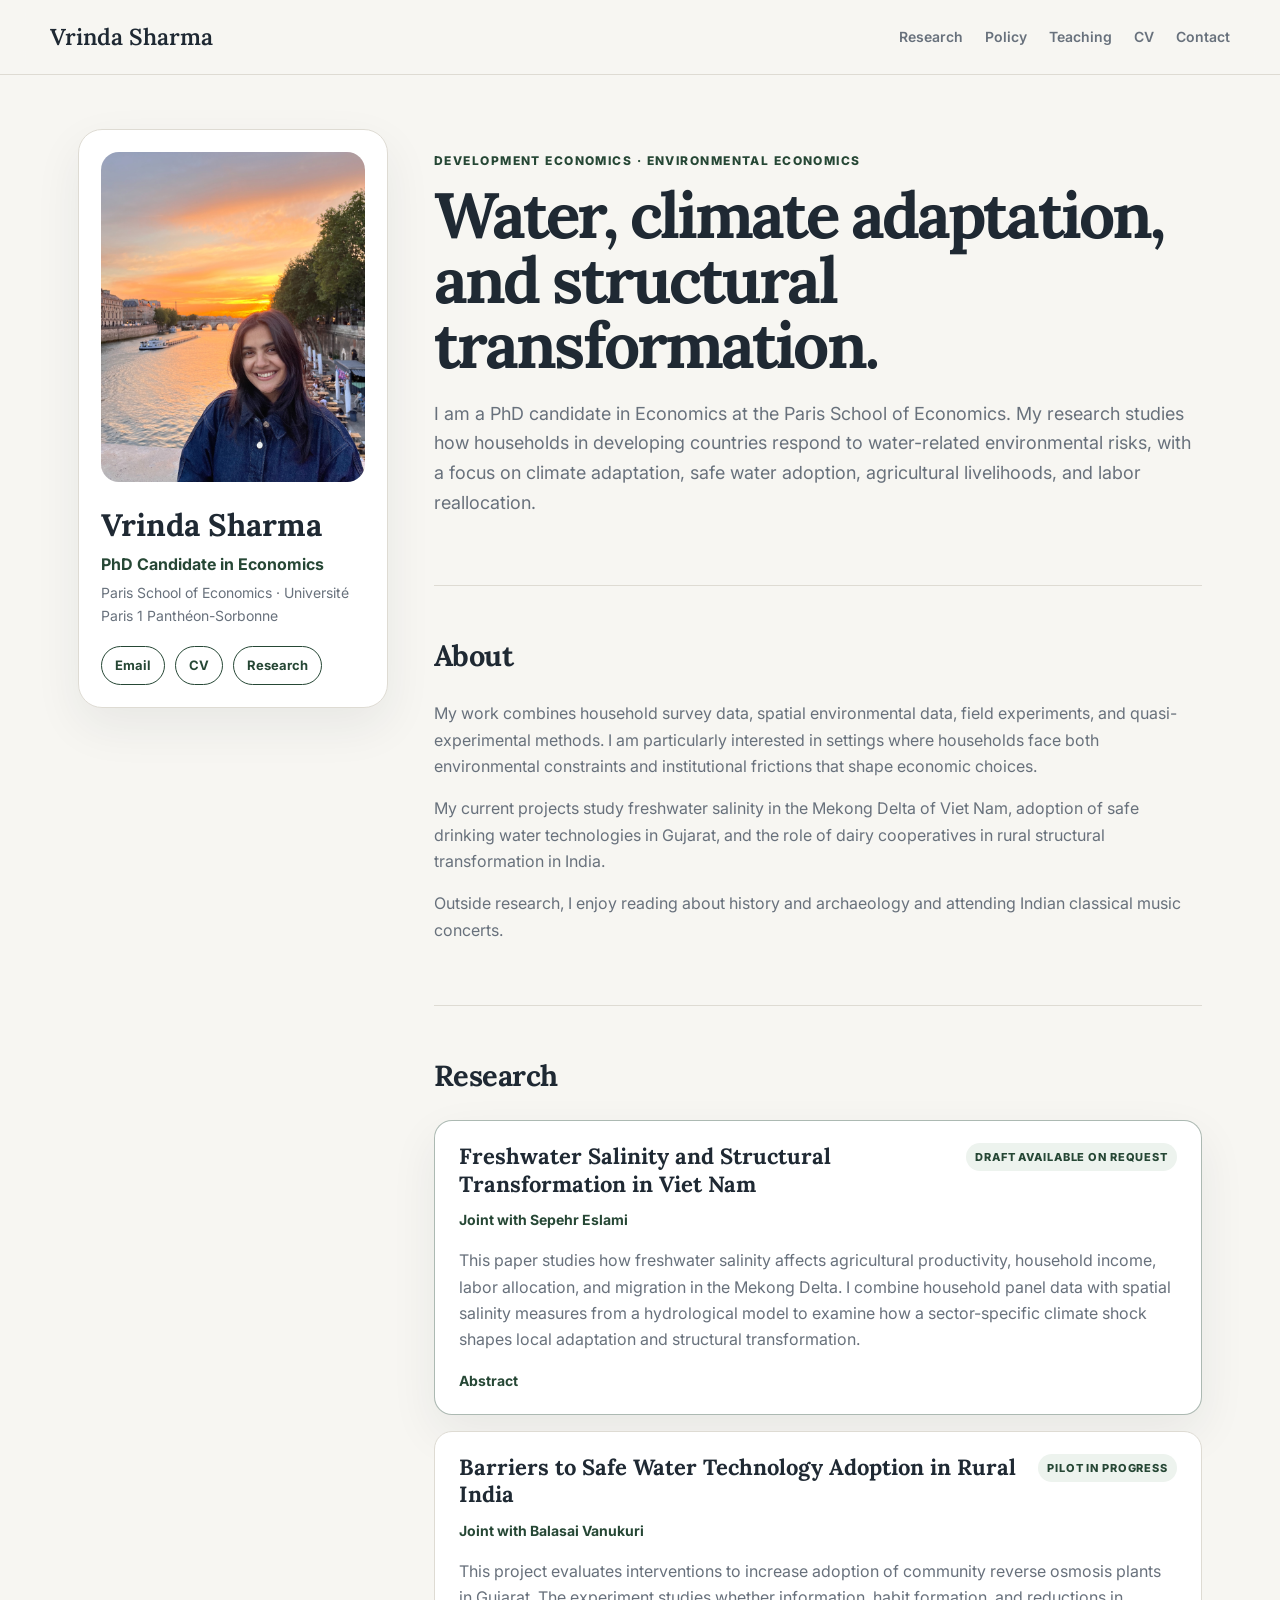
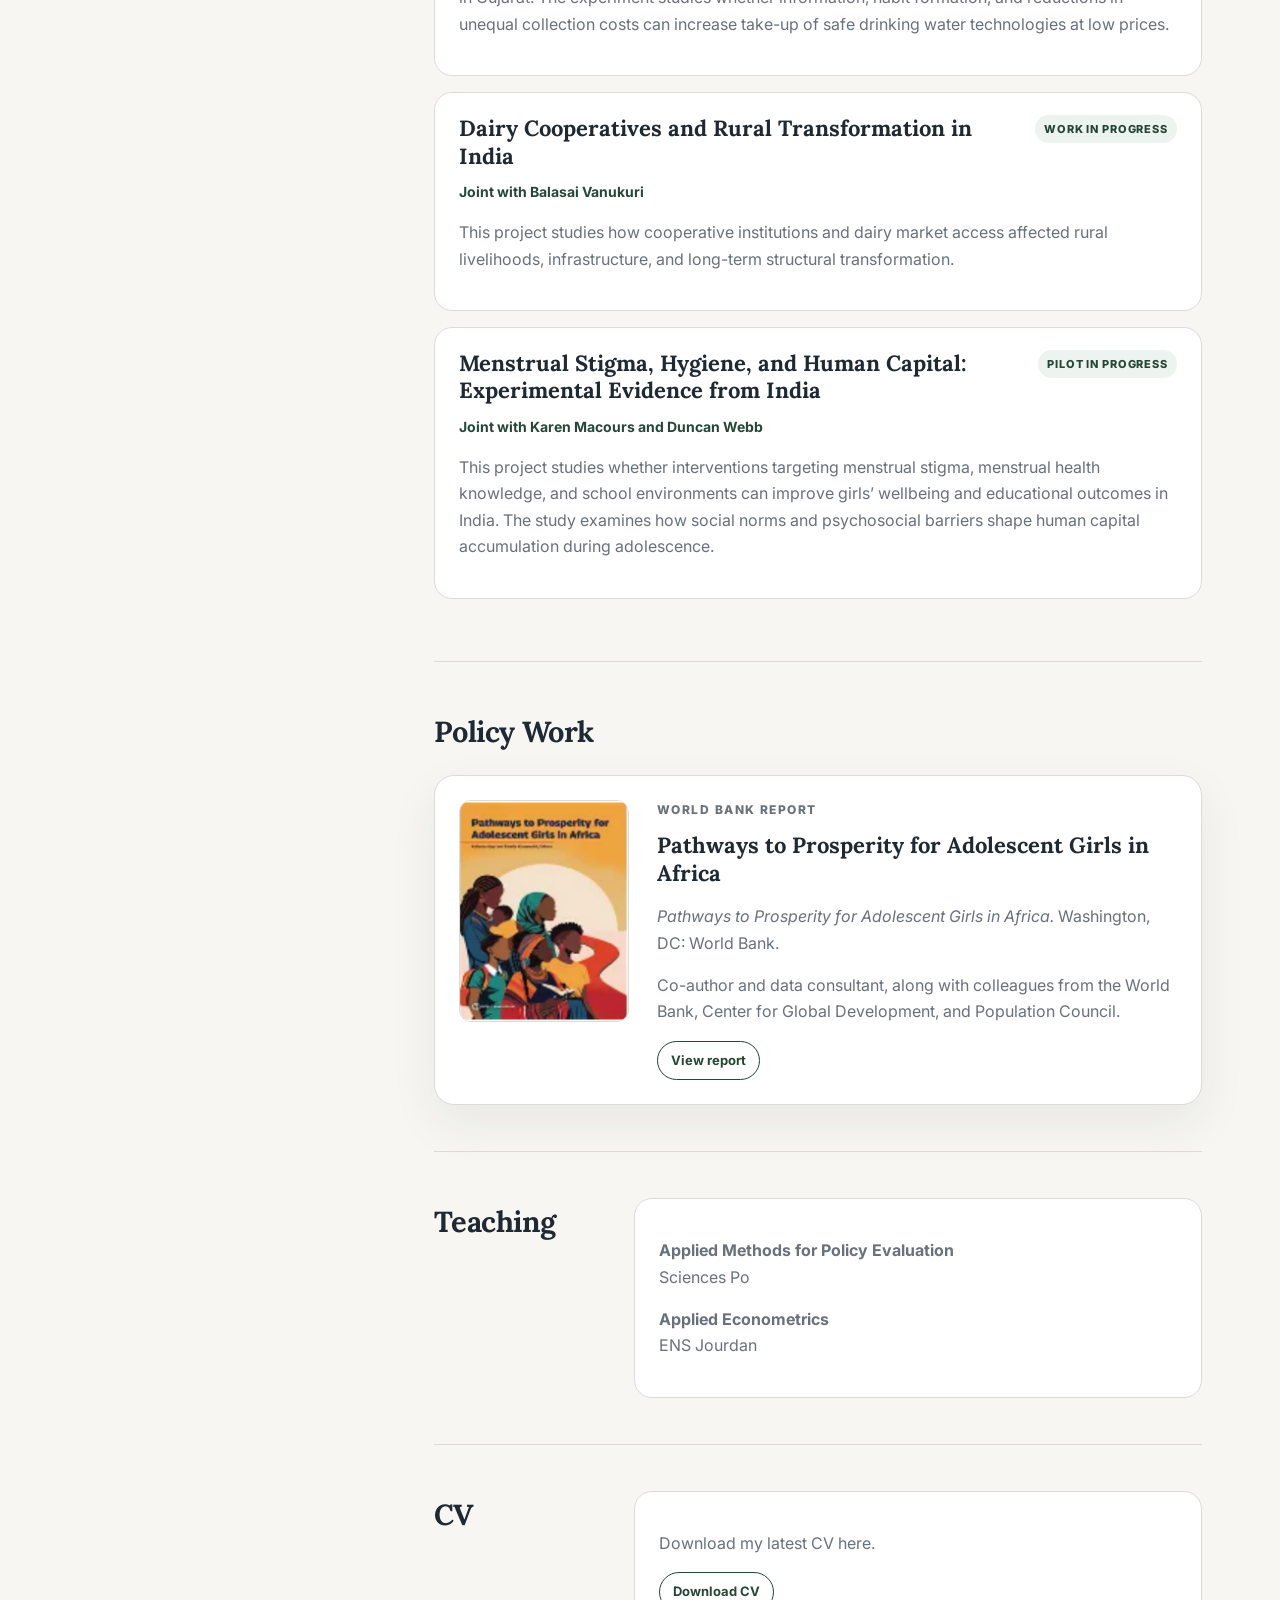
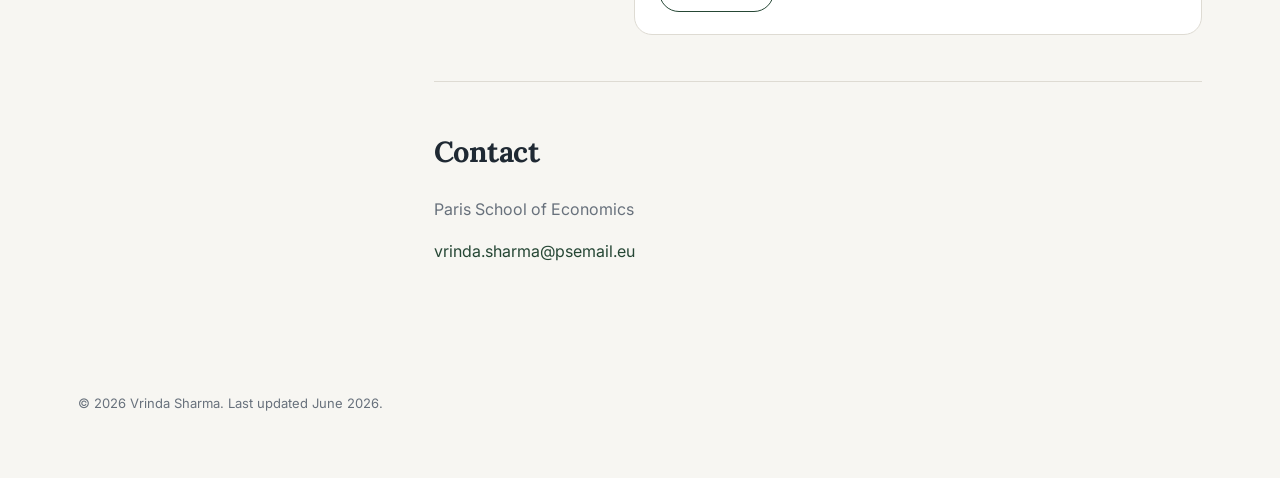
==== index.html @ c1072931 "Update image source paths in index.html" ====
<!DOCTYPE html>
<html lang="en">
<head>
  <meta charset="UTF-8" />
  <meta name="viewport" content="width=device-width, initial-scale=1.0" />
  <meta name="description" content="Vrinda Sharma, PhD candidate in Economics at the Paris School of Economics. Research in development economics, environmental economics, water, climate adaptation, and structural transformation." />
  <title>Vrinda Sharma | Economics</title>
  <link rel="preconnect" href="https://fonts.googleapis.com">
  <link rel="preconnect" href="https://fonts.gstatic.com" crossorigin>
  <link href="https://fonts.googleapis.com/css2?family=Inter:wght@400;500;600;700&family=Lora:wght@500;600&display=swap" rel="stylesheet">
  <link rel="stylesheet" href="styles.css" />
</head>
<body>
  <header class="topbar">
    <a class="brand" href="#top">Vrinda Sharma</a>
    <nav aria-label="Main navigation">
      <a href="#research">Research</a>
      <a href="#policy">Policy</a>
      <a href="#teaching">Teaching</a>
      <a href="#cv">CV</a>
      <a href="#contact">Contact</a>
    </nav>
  </header>

  <main class="page" id="top">
    <aside class="sidebar">
      <div class="profile-card">
        <img class="profile-photo" src="profile.jpg" alt="Vrinda Sharma" />
        <h1>Vrinda Sharma</h1>
        <p class="role">PhD Candidate in Economics</p>
        <p class="affiliation">Paris School of Economics · Université Paris 1 Panthéon-Sorbonne</p>
        <div class="profile-links">
          <a href="mailto:vrinda.sharma@psemail.eu">Email</a>
          <a href="#cv">CV</a>
          <a href="#research">Research</a>
        </div>
      </div>
    </aside>

    <section class="content">
      <section class="hero">
        <p class="eyebrow">Development Economics · Environmental Economics</p>
        <h2>Water, climate adaptation, and structural transformation.</h2>
        <p>
          I am a PhD candidate in Economics at the Paris School of Economics. My research studies how households in developing countries respond to water-related environmental risks, with a focus on climate adaptation, safe water adoption, agricultural livelihoods, and labor reallocation.
        </p>
      </section>

      <section class="section" id="about">
        <h2 class="section-title">About</h2>
        <div class="text-block">
          <p>
            My work combines household survey data, spatial environmental data, field experiments, and quasi-experimental methods. I am particularly interested in settings where households face both environmental constraints and institutional frictions that shape economic choices.
          </p>
          <p>
            My current projects study freshwater salinity in the Mekong Delta of Viet Nam, adoption of safe drinking water technologies in Gujarat, and the role of dairy cooperatives in rural structural transformation in India.
          </p>
          <p>
            Outside research, I enjoy reading about history and archaeology and attending Indian classical music concerts.
          </p>
        </div>
      </section>

      <section class="section" id="research">
        <h2 class="section-title">Research</h2>

        <article class="paper featured">
          <div class="paper-header">
            <h3>Freshwater Salinity and Structural Transformation in Viet Nam</h3>
            <span>Draft available on request</span>
          </div>
          <p class="coauthors">Joint with Sepehr Eslami</p>
          <p>
            This paper studies how freshwater salinity affects agricultural productivity, household income, labor allocation, and migration in the Mekong Delta. I combine household panel data with spatial salinity measures from a hydrological model to examine how a sector-specific climate shock shapes local adaptation and structural transformation.
          </p>
          <div class="paper-links">
            <a href="#">Abstract</a>
          </div>
        </article>

        <article class="paper">
          <div class="paper-header">
            <h3>Barriers to Safe Water Technology Adoption in Rural India</h3>
            <span>Pilot in progress</span>
          </div>
          <p class="coauthors">Joint with Balasai Vanukuri</p>
          <p>
            This project evaluates interventions to increase adoption of community reverse osmosis plants in Gujarat. The experiment studies whether information, habit formation, and reductions in unequal collection costs can increase take-up of safe drinking water technologies at low prices.
          </p>
        </article>

        <article class="paper">
          <div class="paper-header">
            <h3>Dairy Cooperatives and Rural Transformation in India</h3>
            <span>Work in progress</span>
          </div>
          <p class="coauthors">Joint with Balasai Vanukuri</p>
          <p>
            This project studies how cooperative institutions and dairy market access affected rural livelihoods, infrastructure, and long-term structural transformation.
          </p>
        </article>

        <article class="paper">
          <div class="paper-header">
            <h3>Menstrual Stigma, Hygiene, and Human Capital: Experimental Evidence from India</h3>
            <span>Pilot in progress</span>
          </div>
          <p class="coauthors">Joint with Karen Macours and Duncan Webb</p>
          <p>
            This project studies whether interventions targeting menstrual stigma, menstrual health knowledge, and school environments can improve girls’ wellbeing and educational outcomes in India. The study examines how social norms and psychosocial barriers shape human capital accumulation during adolescence.
          </p>
        </article>
      </section>

      <section class="section" id="policy">
        <h2 class="section-title">Policy Work</h2>
        <article class="policy-card">
          <img src="worldbank-report.png" alt="Pathways to Prosperity for Adolescent Girls in Africa report cover" />
          <div>
            <p class="label">World Bank Report</p>
            <h3>Pathways to Prosperity for Adolescent Girls in Africa</h3>
            <p>
              <em>Pathways to Prosperity for Adolescent Girls in Africa.</em> Washington, DC: World Bank.
            </p>
            <p>
              Co-author and data consultant, along with colleagues from the World Bank, Center for Global Development, and Population Council.
            </p>
            <a class="button" href="https://www.worldbank.org/en/region/afr/publication/pathways-to-prosperity-for-adolescent-girls-in-africa">View report</a>
          </div>
        </article>
      </section>

      <section class="section two-col" id="teaching">
        <div>
          <h2 class="section-title">Teaching</h2>
        </div>
        <div class="list-card">
          <p><strong>Applied Methods for Policy Evaluation</strong><br />Sciences Po</p>
          <p><strong>Applied Econometrics</strong><br />ENS Jourdan</p>
        </div>
      </section>

      <section class="section two-col" id="cv">
        <div>
          <h2 class="section-title">CV</h2>
        </div>
        <div class="list-card">
          <p>Download my latest CV here.</p>
          <a class="button" href="https://drive.google.com/drive/u/0/home">Download CV</a>
        </div>
      </section>

      <section class="section contact" id="contact">
        <h2 class="section-title">Contact</h2>
        <p>Paris School of Economics</p>
        <p><a href="mailto:vrinda.sharma@psemail.eu">vrinda.sharma@psemail.eu</a></p>
      </section>
    </section>
  </main>

  <footer>
    <p>© 2026 Vrinda Sharma. Last updated June 2026.</p>
  </footer>
</body>
</html>
---- styles.css ----
:root {
  --bg: #f7f6f2;
  --paper: #ffffff;
  --ink: #1f2933;
  --muted: #68717c;
  --line: #dedbd3;
  --accent: #264735;
  --accent-2: #edf3ee;
  --shadow: 0 18px 48px rgba(31, 41, 51, 0.07);
}

* { box-sizing: border-box; }

html { scroll-behavior: smooth; }

body {
  margin: 0;
  background: var(--bg);
  color: var(--ink);
  font-family: Inter, system-ui, -apple-system, BlinkMacSystemFont, "Segoe UI", sans-serif;
  line-height: 1.65;
}

a { color: var(--accent); text-decoration: none; }
a:hover { text-decoration: underline; }

.topbar {
  position: sticky;
  top: 0;
  z-index: 20;
  display: flex;
  justify-content: space-between;
  align-items: center;
  gap: 24px;
  padding: 18px max(28px, calc((100vw - 1180px) / 2));
  background: rgba(247, 246, 242, 0.92);
  backdrop-filter: blur(12px);
  border-bottom: 1px solid var(--line);
}

.brand {
  font-family: Lora, Georgia, serif;
  font-size: 23px;
  font-weight: 600;
  color: var(--ink);
}

nav {
  display: flex;
  gap: 22px;
  flex-wrap: wrap;
  font-size: 14px;
  font-weight: 600;
}

nav a { color: var(--muted); }
nav a:hover { color: var(--accent); text-decoration: none; }

.page {
  max-width: 1180px;
  margin: 0 auto;
  padding: 54px 28px 30px;
  display: grid;
  grid-template-columns: 310px minmax(0, 1fr);
  gap: 46px;
  align-items: start;
}

.sidebar {
  position: sticky;
  top: 96px;
}

.profile-card {
  background: var(--paper);
  border: 1px solid var(--line);
  border-radius: 24px;
  padding: 22px;
  box-shadow: var(--shadow);
}

.profile-photo {
  width: 100%;
  aspect-ratio: 4 / 5;
  object-fit: cover;
  object-position: center 30%;
  border-radius: 18px;
  margin-bottom: 18px;
}

.profile-card h1 {
  font-family: Lora, Georgia, serif;
  font-size: 31px;
  line-height: 1.15;
  margin: 0 0 8px;
}

.role {
  margin: 0 0 4px;
  font-weight: 700;
  color: var(--accent);
}

.affiliation {
  margin: 0;
  color: var(--muted);
  font-size: 14px;
}

.profile-links {
  display: flex;
  gap: 10px;
  flex-wrap: wrap;
  margin-top: 18px;
}

.profile-links a,
.button {
  display: inline-flex;
  align-items: center;
  justify-content: center;
  border: 1px solid var(--accent);
  border-radius: 999px;
  padding: 8px 13px;
  font-size: 13px;
  font-weight: 700;
  color: var(--accent);
  background: transparent;
}

.profile-links a:hover,
.button:hover {
  background: var(--accent);
  color: white;
  text-decoration: none;
}

.content {
  min-width: 0;
}

.hero {
  padding: 22px 0 50px;
  border-bottom: 1px solid var(--line);
}

.eyebrow,
.label {
  margin: 0 0 12px;
  color: var(--accent);
  text-transform: uppercase;
  letter-spacing: 0.12em;
  font-size: 12px;
  font-weight: 800;
}

.hero h2 {
  max-width: 790px;
  font-family: Lora, Georgia, serif;
  font-size: clamp(42px, 6vw, 64px);
  line-height: 1.02;
  letter-spacing: -0.045em;
  margin: 0 0 20px;
}

.hero p:last-child {
  max-width: 760px;
  font-size: 18px;
  color: var(--muted);
}

.section {
  padding: 46px 0;
  border-bottom: 1px solid var(--line);
}

.section-title {
  font-family: Lora, Georgia, serif;
  font-size: 29px;
  margin: 0 0 20px;
  letter-spacing: -0.02em;
}

.text-block {
  max-width: 780px;
  color: var(--muted);
}

.paper {
  background: var(--paper);
  border: 1px solid var(--line);
  border-radius: 18px;
  padding: 22px 24px;
  margin-bottom: 16px;
}

.paper.featured {
  border-color: rgba(38, 71, 53, 0.38);
  box-shadow: var(--shadow);
}

.paper-header {
  display: flex;
  justify-content: space-between;
  gap: 22px;
  align-items: flex-start;
}

.paper h3,
.policy-card h3 {
  font-family: Lora, Georgia, serif;
  font-size: 22px;
  line-height: 1.25;
  margin: 0 0 6px;
}

.paper-header span {
  flex: 0 0 auto;
  color: var(--accent);
  background: var(--accent-2);
  border-radius: 999px;
  padding: 5px 9px;
  font-size: 11px;
  font-weight: 800;
  text-transform: uppercase;
  letter-spacing: 0.08em;
}

.coauthors {
  color: var(--accent);
  font-weight: 700;
  font-size: 14px;
  margin: 4px 0 12px;
}

.paper p:not(.coauthors),
.policy-card p,
.list-card p,
.contact p {
  color: var(--muted);
}

.paper-links {
  margin-top: 12px;
  display: flex;
  gap: 14px;
  font-weight: 700;
  font-size: 14px;
}

.policy-card {
  display: grid;
  grid-template-columns: 170px 1fr;
  gap: 28px;
  background: var(--paper);
  border: 1px solid var(--line);
  border-radius: 20px;
  padding: 24px;
  box-shadow: var(--shadow);
}

.policy-card img {
  width: 100%;
  border-radius: 12px;
  border: 1px solid var(--line);
}

.two-col {
  display: grid;
  grid-template-columns: 170px 1fr;
  gap: 30px;
}

.list-card {
  background: var(--paper);
  border: 1px solid var(--line);
  border-radius: 18px;
  padding: 22px 24px;
}

.contact {
  border-bottom: none;
}

footer {
  max-width: 1180px;
  margin: 0 auto;
  padding: 24px 28px 50px;
  color: var(--muted);
  font-size: 13px;
}

@media (max-width: 920px) {
  .topbar { align-items: flex-start; flex-direction: column; }
  .page { grid-template-columns: 1fr; padding-top: 30px; }
  .sidebar { position: static; }
  .profile-card { display: grid; grid-template-columns: 150px 1fr; gap: 20px; align-items: center; }
  .profile-photo { margin-bottom: 0; }
  .profile-links { grid-column: 1 / -1; }
}

@media (max-width: 640px) {
  .topbar { padding: 16px 20px; }
  nav { gap: 14px; }
  .page { padding: 26px 20px; }
  .profile-card,
  .policy-card,
  .two-col { grid-template-columns: 1fr; }
  .paper-header { flex-direction: column; gap: 8px; }
  .hero h2 { font-size: 40px; }
}
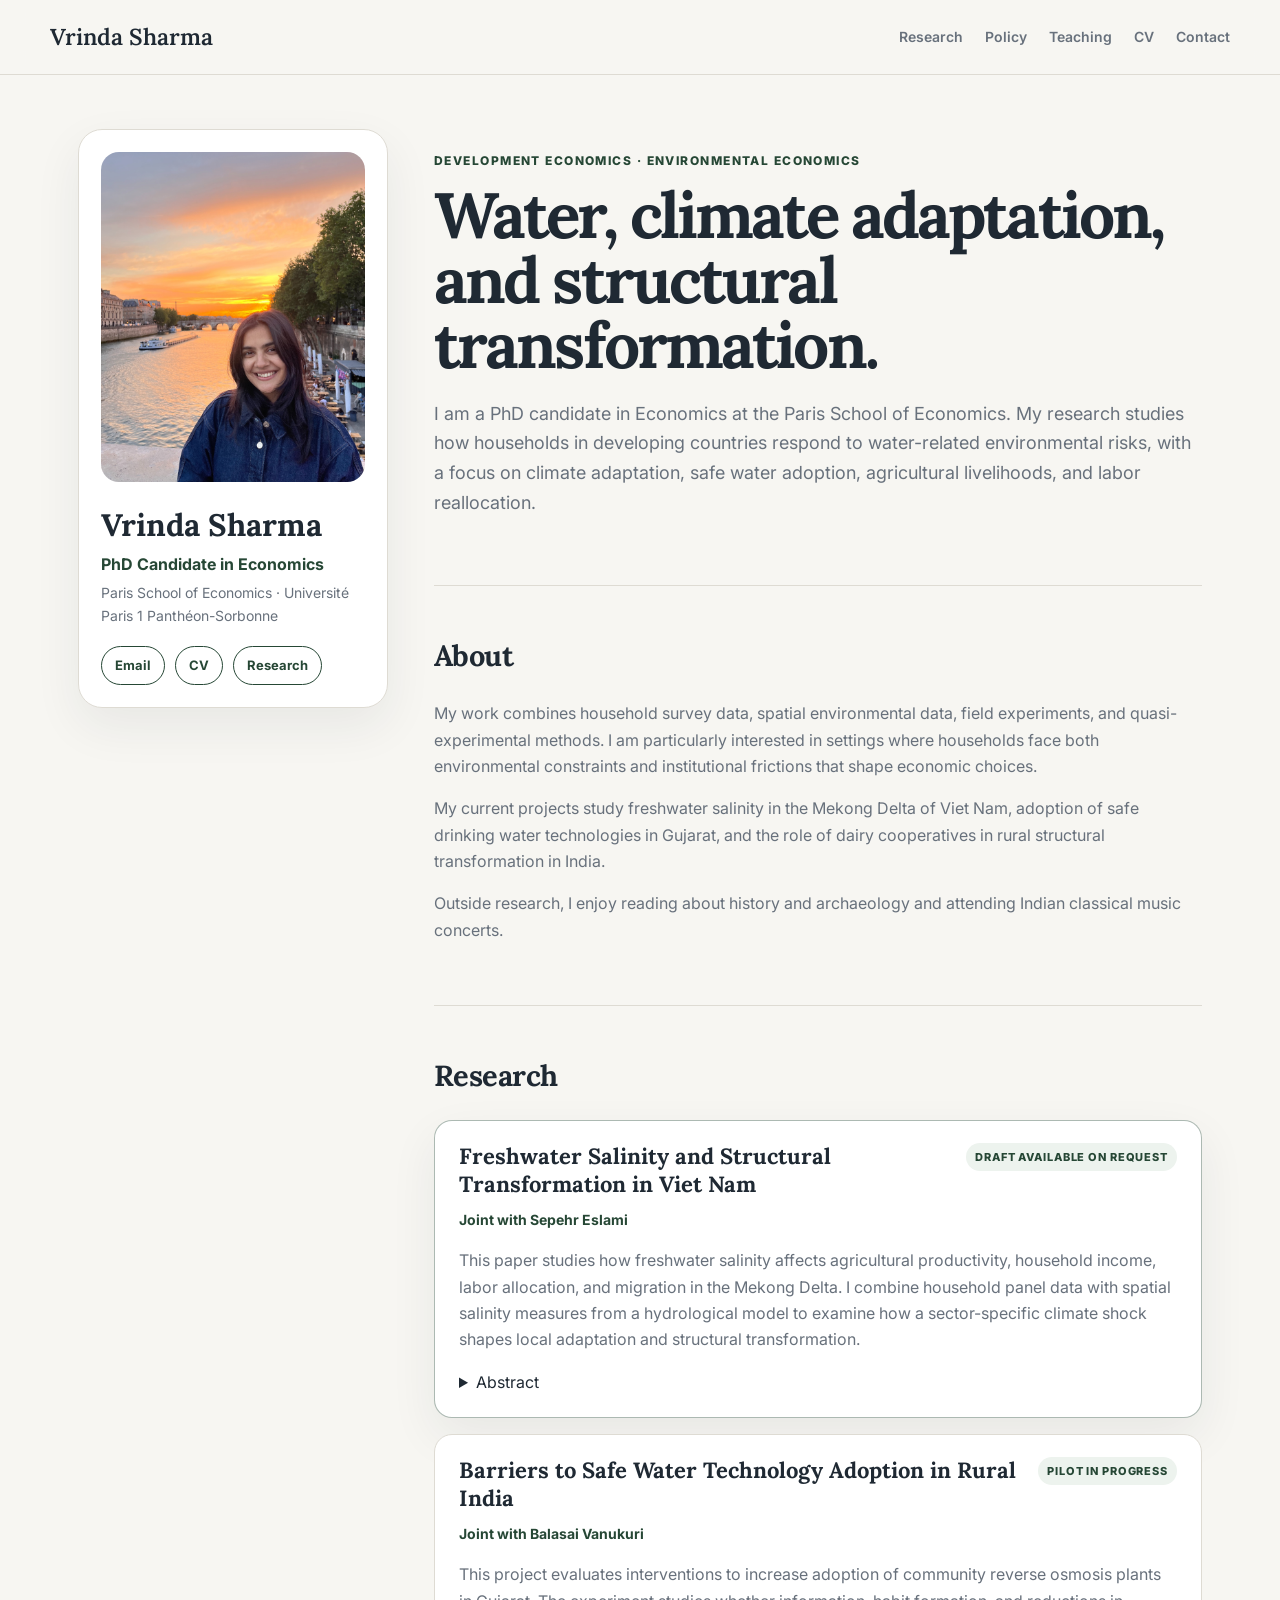
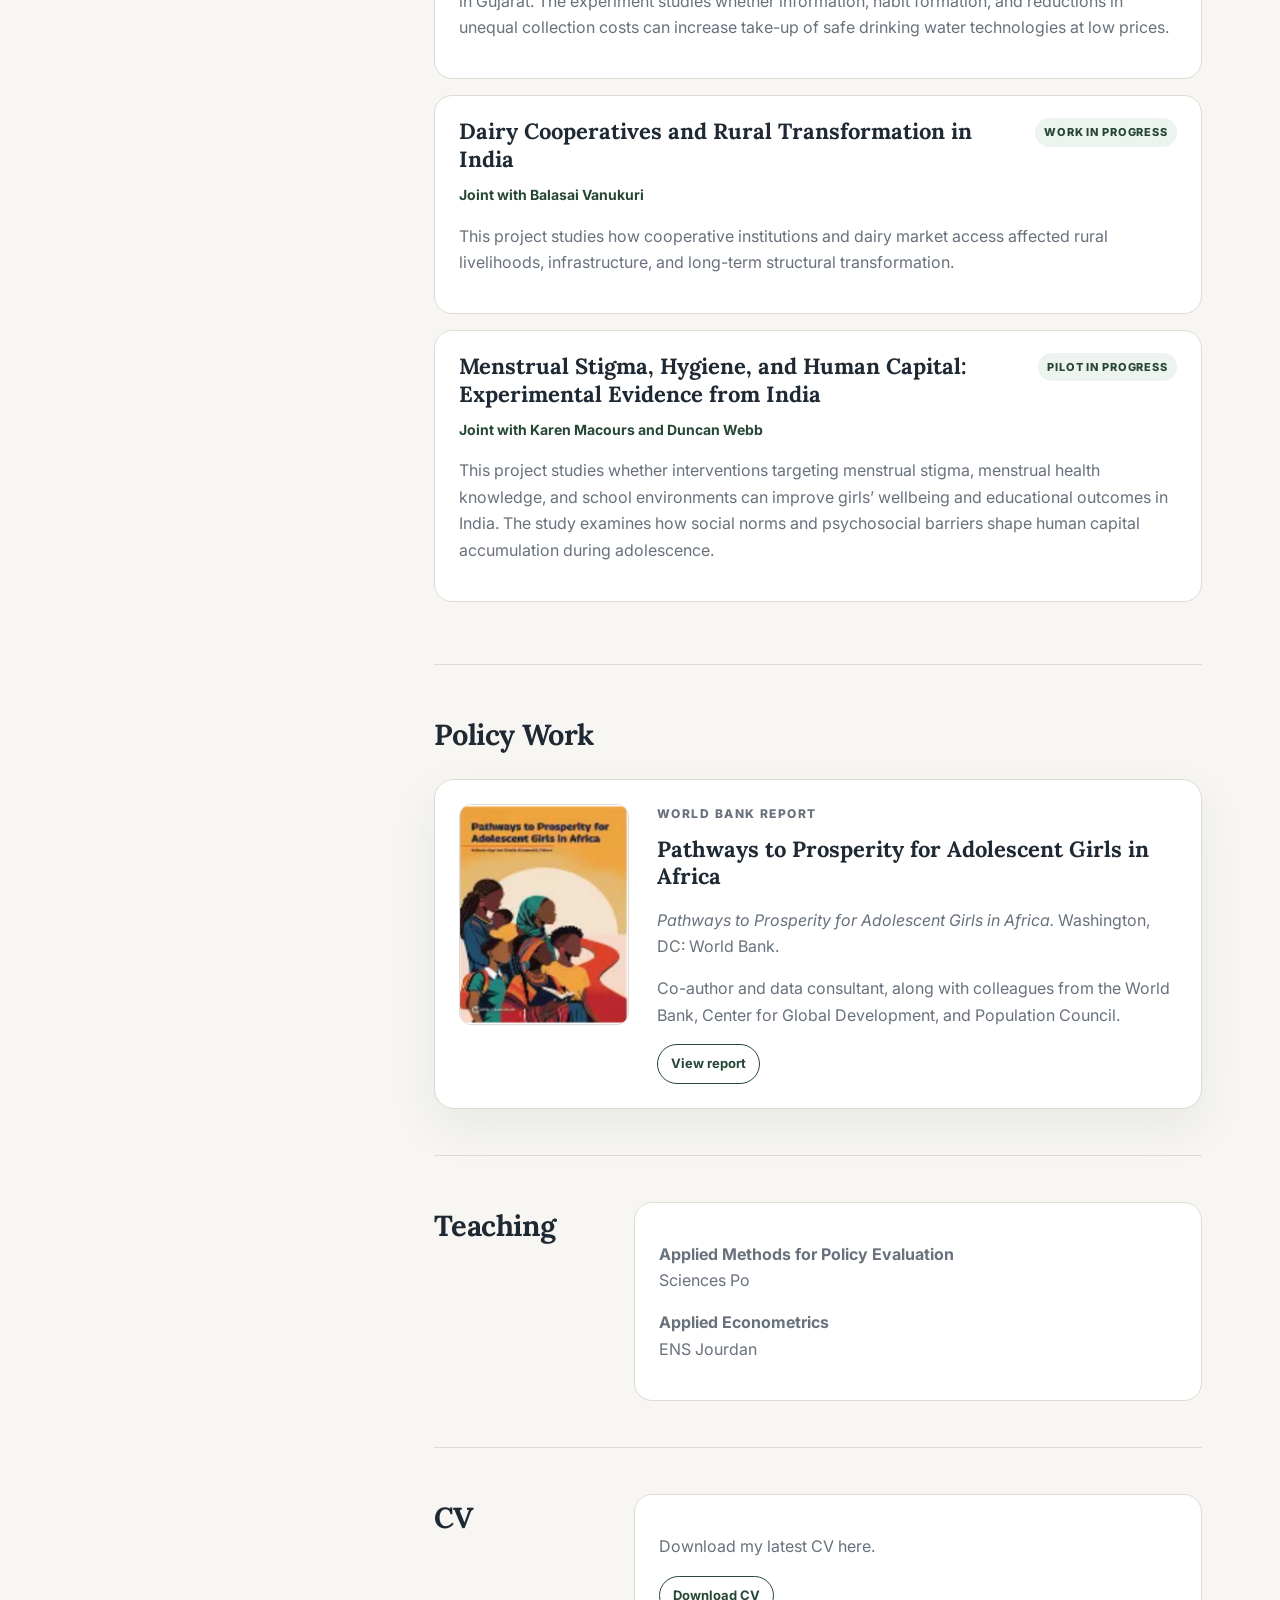
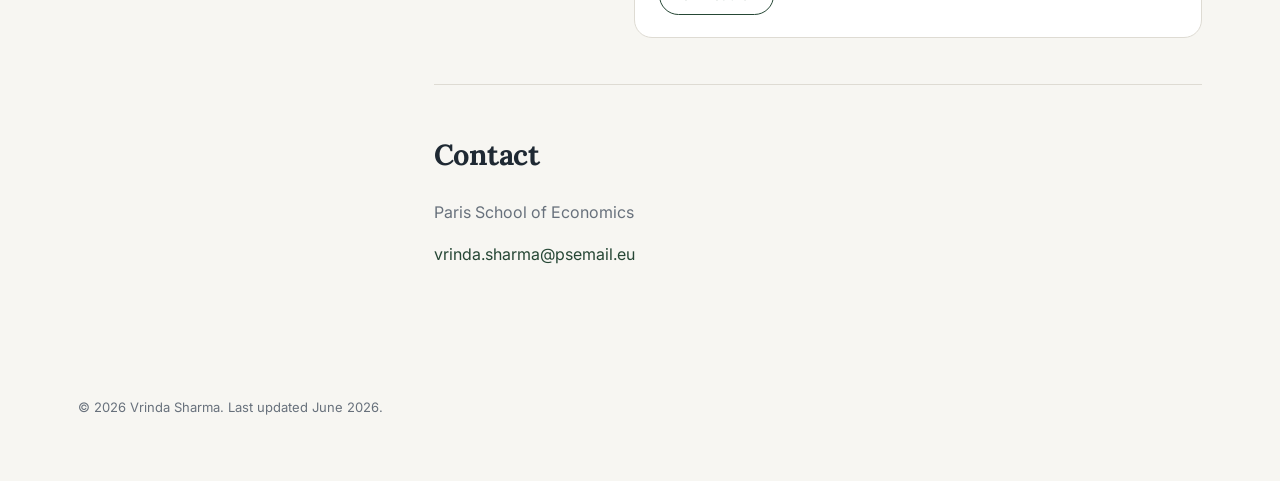
==== commit 1c282ee0: "Update CV links to point to Google Drive" ====
--- a/index.html
+++ b/index.html
@@ -17,7 +17,7 @@
       <a href="#research">Research</a>
       <a href="#policy">Policy</a>
       <a href="#teaching">Teaching</a>
-      <a href="#cv">CV</a>
+      <a href="https://drive.google.com/file/d/11P14cEu-W1CsJcw5OuPL7j5rhHir25ih/view?usp=sharing" target="_blank">CV</a>
       <a href="#contact">Contact</a>
     </nav>
   </header>
@@ -31,7 +31,7 @@
         <p class="affiliation">Paris School of Economics · Université Paris 1 Panthéon-Sorbonne</p>
         <div class="profile-links">
           <a href="mailto:vrinda.sharma@psemail.eu">Email</a>
-          <a href="#cv">CV</a>
+          <a href="https://drive.google.com/file/d/11P14cEu-W1CsJcw5OuPL7j5rhHir25ih/view?usp=sharing" target="_blank">CV</a>
           <a href="#research">Research</a>
         </div>
       </div>
@@ -73,9 +73,13 @@
           <p>
             This paper studies how freshwater salinity affects agricultural productivity, household income, labor allocation, and migration in the Mekong Delta. I combine household panel data with spatial salinity measures from a hydrological model to examine how a sector-specific climate shock shapes local adaptation and structural transformation.
           </p>
-          <div class="paper-links">
-            <a href="#">Abstract</a>
-          </div>
+
+          <details class="abstract-box">
+            <summary>Abstract</summary>
+            <p>
+              This paper examines how freshwater salinization, a sector-specific climate shock, shapes labor reallocation and structural transformation. Using household panel data from Viet Nam’s Mekong Delta combined with spatially calibrated hydrological salinity estimates, we show that salinity generates large declines in agricultural output and releases labor from agriculture. Adjustment occurs primarily through localized reallocation into manual work and self-employment rather than through migration. Whether this reallocation translates into structural transformation depends critically on local non-agricultural absorbing capacity: wards with a substantial presence of non-agricultural industries are able to absorb displaced labor, while those without rely more heavily on remittances. Gendered reallocation is explained by wage differentials in the absorbing sector among men and women. These findings highlight how climate change can reshape rural labor markets and underscore the importance of sectoral diversity and wage equalization, even in predominantly agricultural regions.
+            </p>
+          </details>
         </article>
 
         <article class="paper">
@@ -125,7 +129,7 @@
             <p>
               Co-author and data consultant, along with colleagues from the World Bank, Center for Global Development, and Population Council.
             </p>
-            <a class="button" href="https://www.worldbank.org/en/region/afr/publication/pathways-to-prosperity-for-adolescent-girls-in-africa">View report</a>
+            <a class="button" href="https://www.worldbank.org/en/region/afr/publication/pathways-to-prosperity-for-adolescent-girls-in-africa" target="_blank">View report</a>
           </div>
         </article>
       </section>
@@ -146,7 +150,7 @@
         </div>
         <div class="list-card">
           <p>Download my latest CV here.</p>
-          <a class="button" href="https://drive.google.com/drive/u/0/home">Download CV</a>
+          <a class="button" href="https://drive.google.com/file/d/11P14cEu-W1CsJcw5OuPL7j5rhHir25ih/view?usp=sharing" target="_blank">Download CV</a>
         </div>
       </section>
 
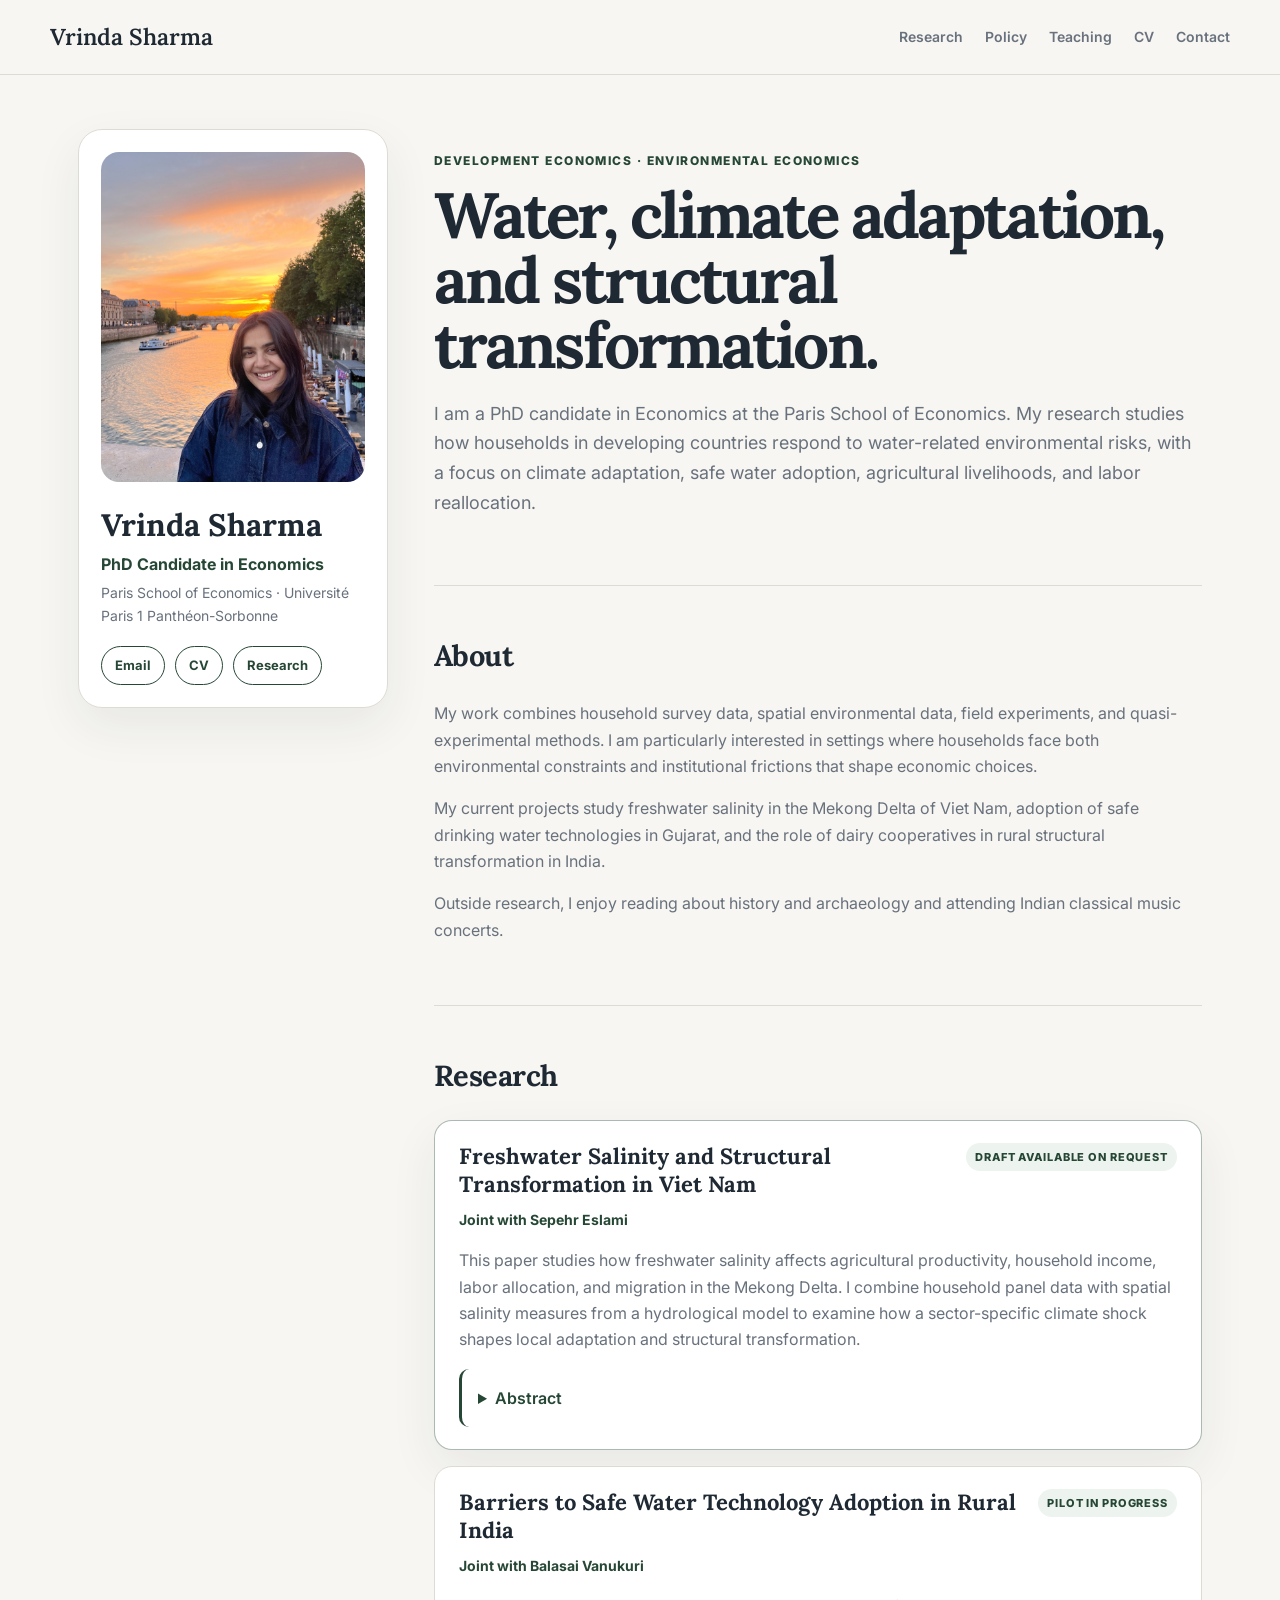
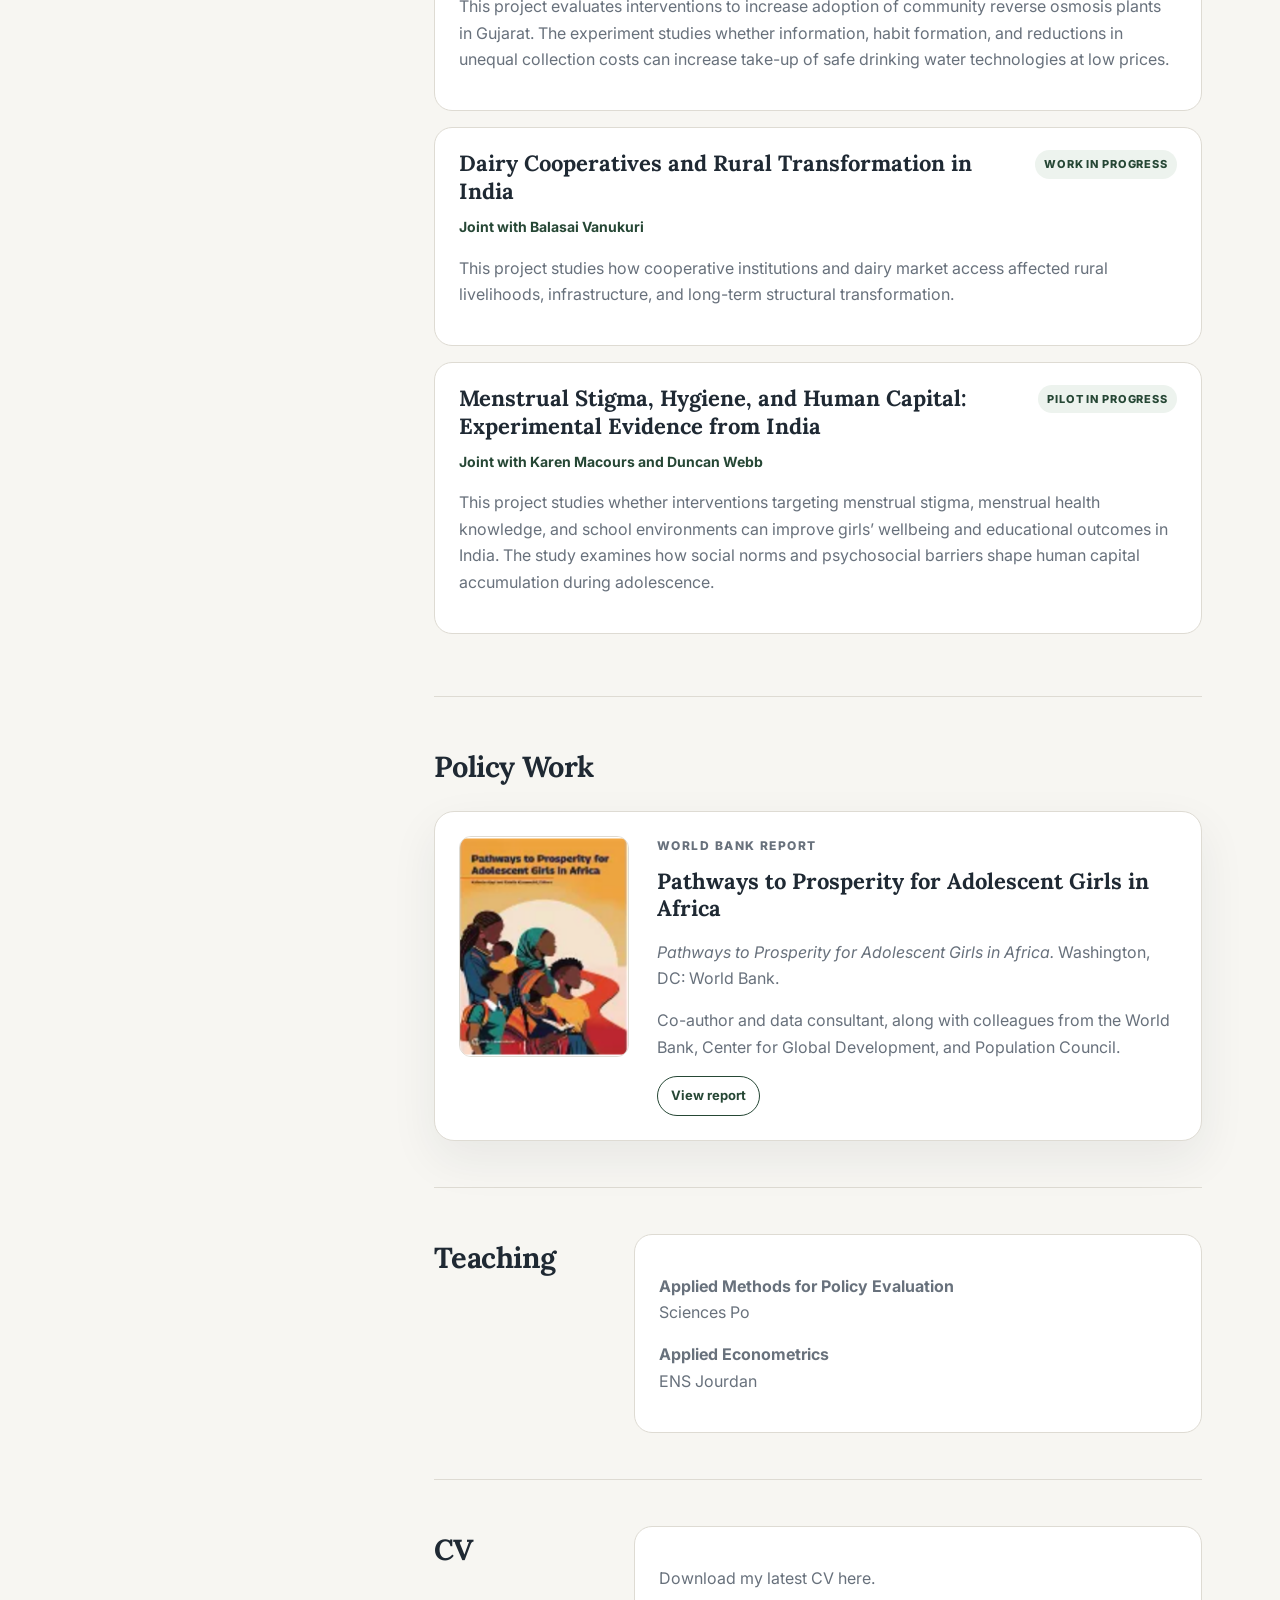
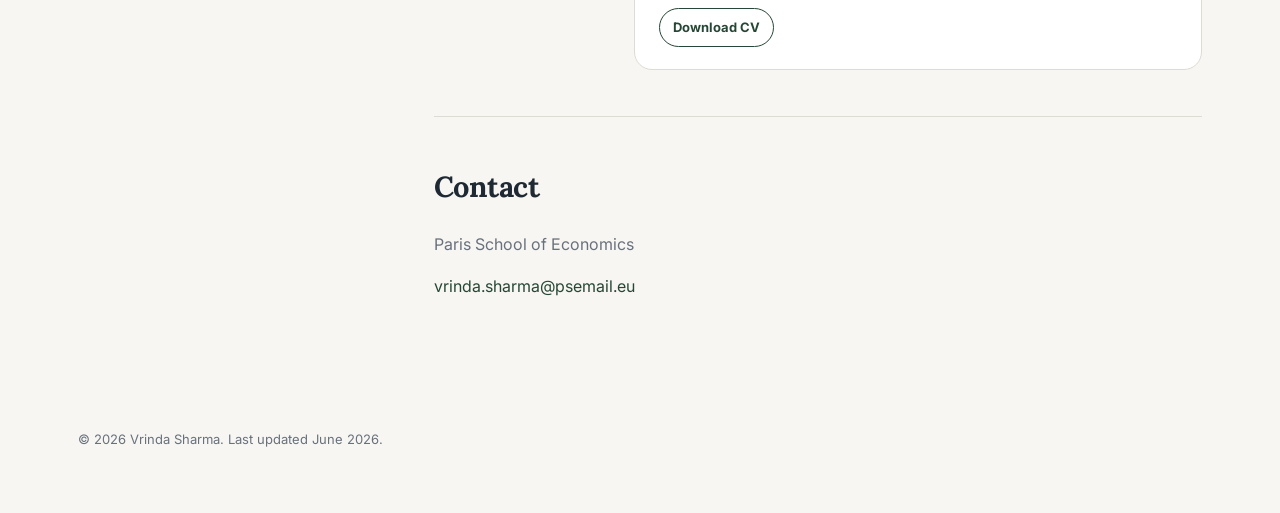
==== commit e863cddd: "Update CV link to use direct download URL" ====
--- a/index.html
+++ b/index.html
@@ -17,7 +17,7 @@
       <a href="#research">Research</a>
       <a href="#policy">Policy</a>
       <a href="#teaching">Teaching</a>
-      <a href="https://drive.google.com/file/d/11P14cEu-W1CsJcw5OuPL7j5rhHir25ih/view?usp=sharing" target="_blank">CV</a>
+      <a href="https://drive.google.com/uc?export=view&id=11P14cEu-W1CsJcw5OuPL7j5rhHir25ih" target="_blank">CV</a>
       <a href="#contact">Contact</a>
     </nav>
   </header>
--- a/styles.css
+++ b/styles.css
@@ -309,3 +309,21 @@
   .paper-header { flex-direction: column; gap: 8px; }
   .hero h2 { font-size: 40px; }
 }
+
+.abstract-box {
+  margin-top: 1rem;
+  padding: 1rem;
+  border-left: 3px solid var(--accent);
+  background: var(--soft);
+  border-radius: 10px;
+}
+
+.abstract-box summary {
+  cursor: pointer;
+  font-weight: 600;
+  color: var(--accent);
+}
+
+.abstract-box p {
+  margin-top: 0.8rem;
+}
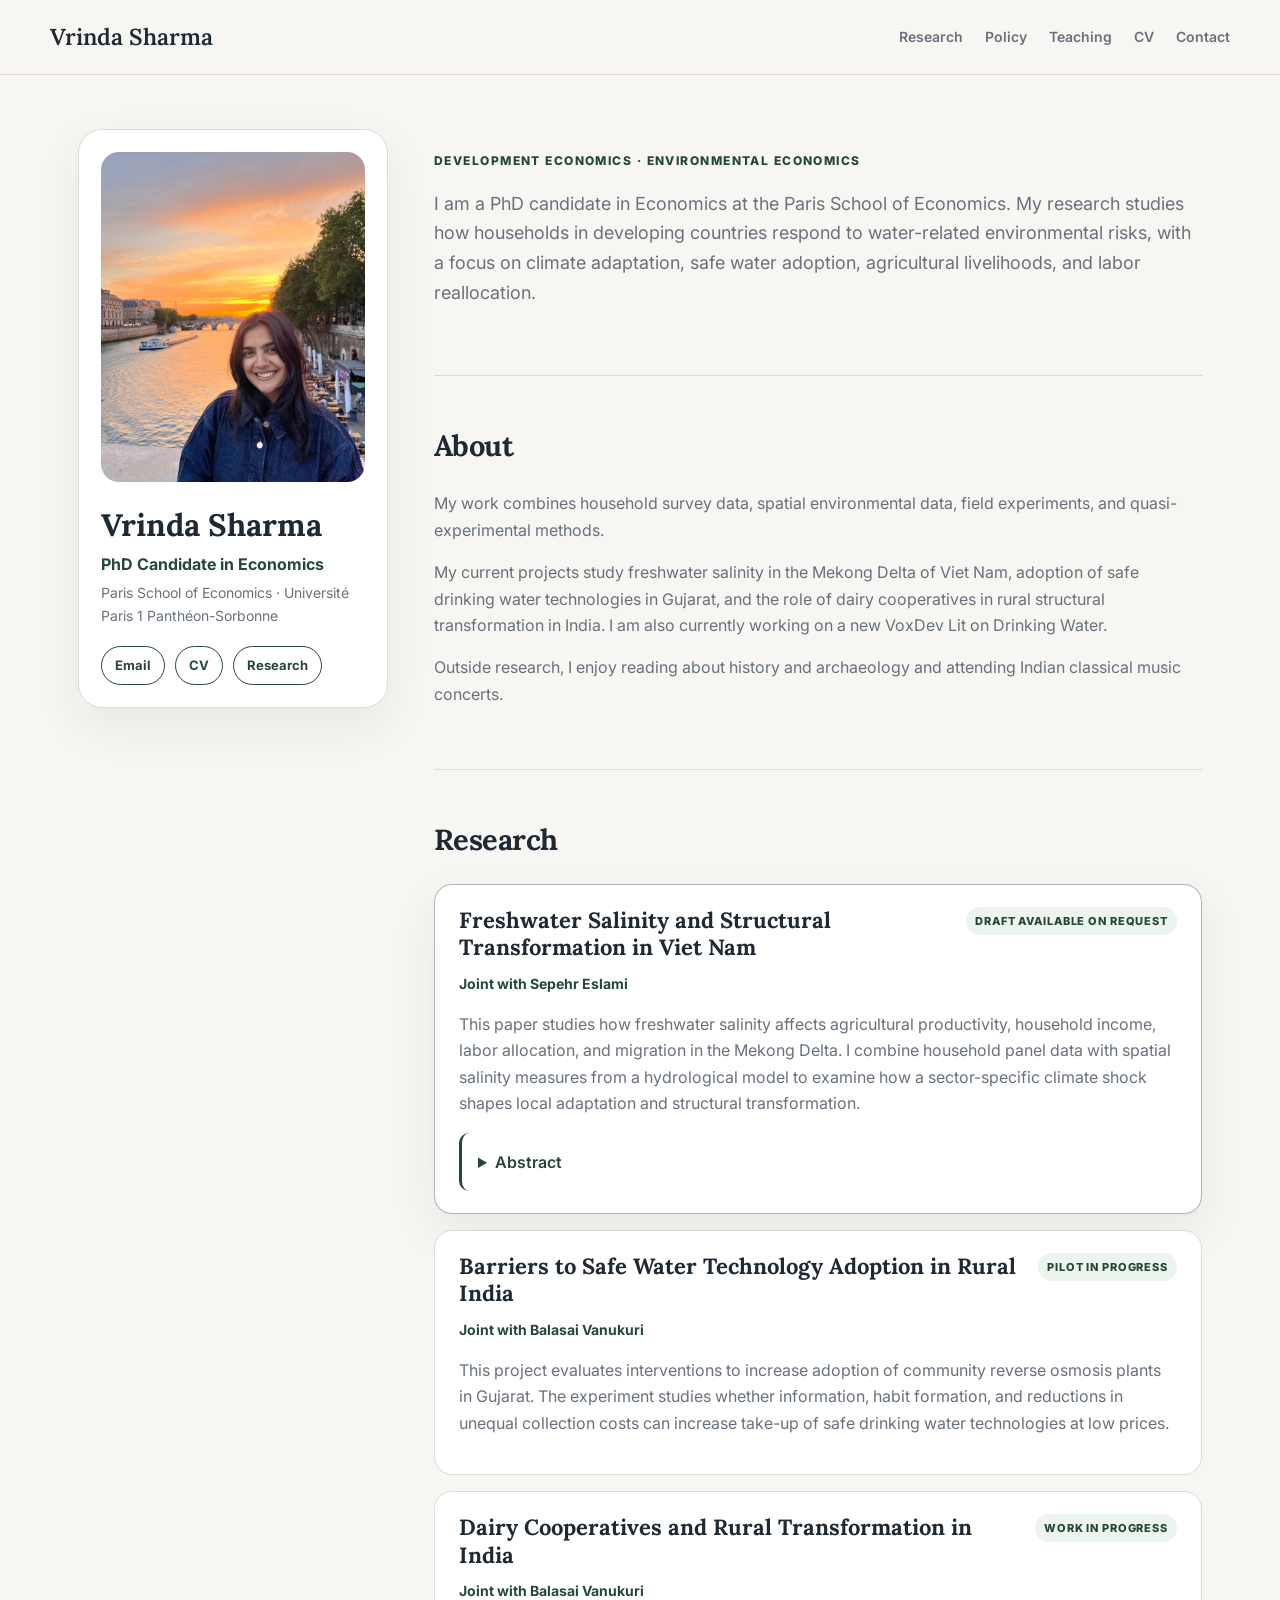
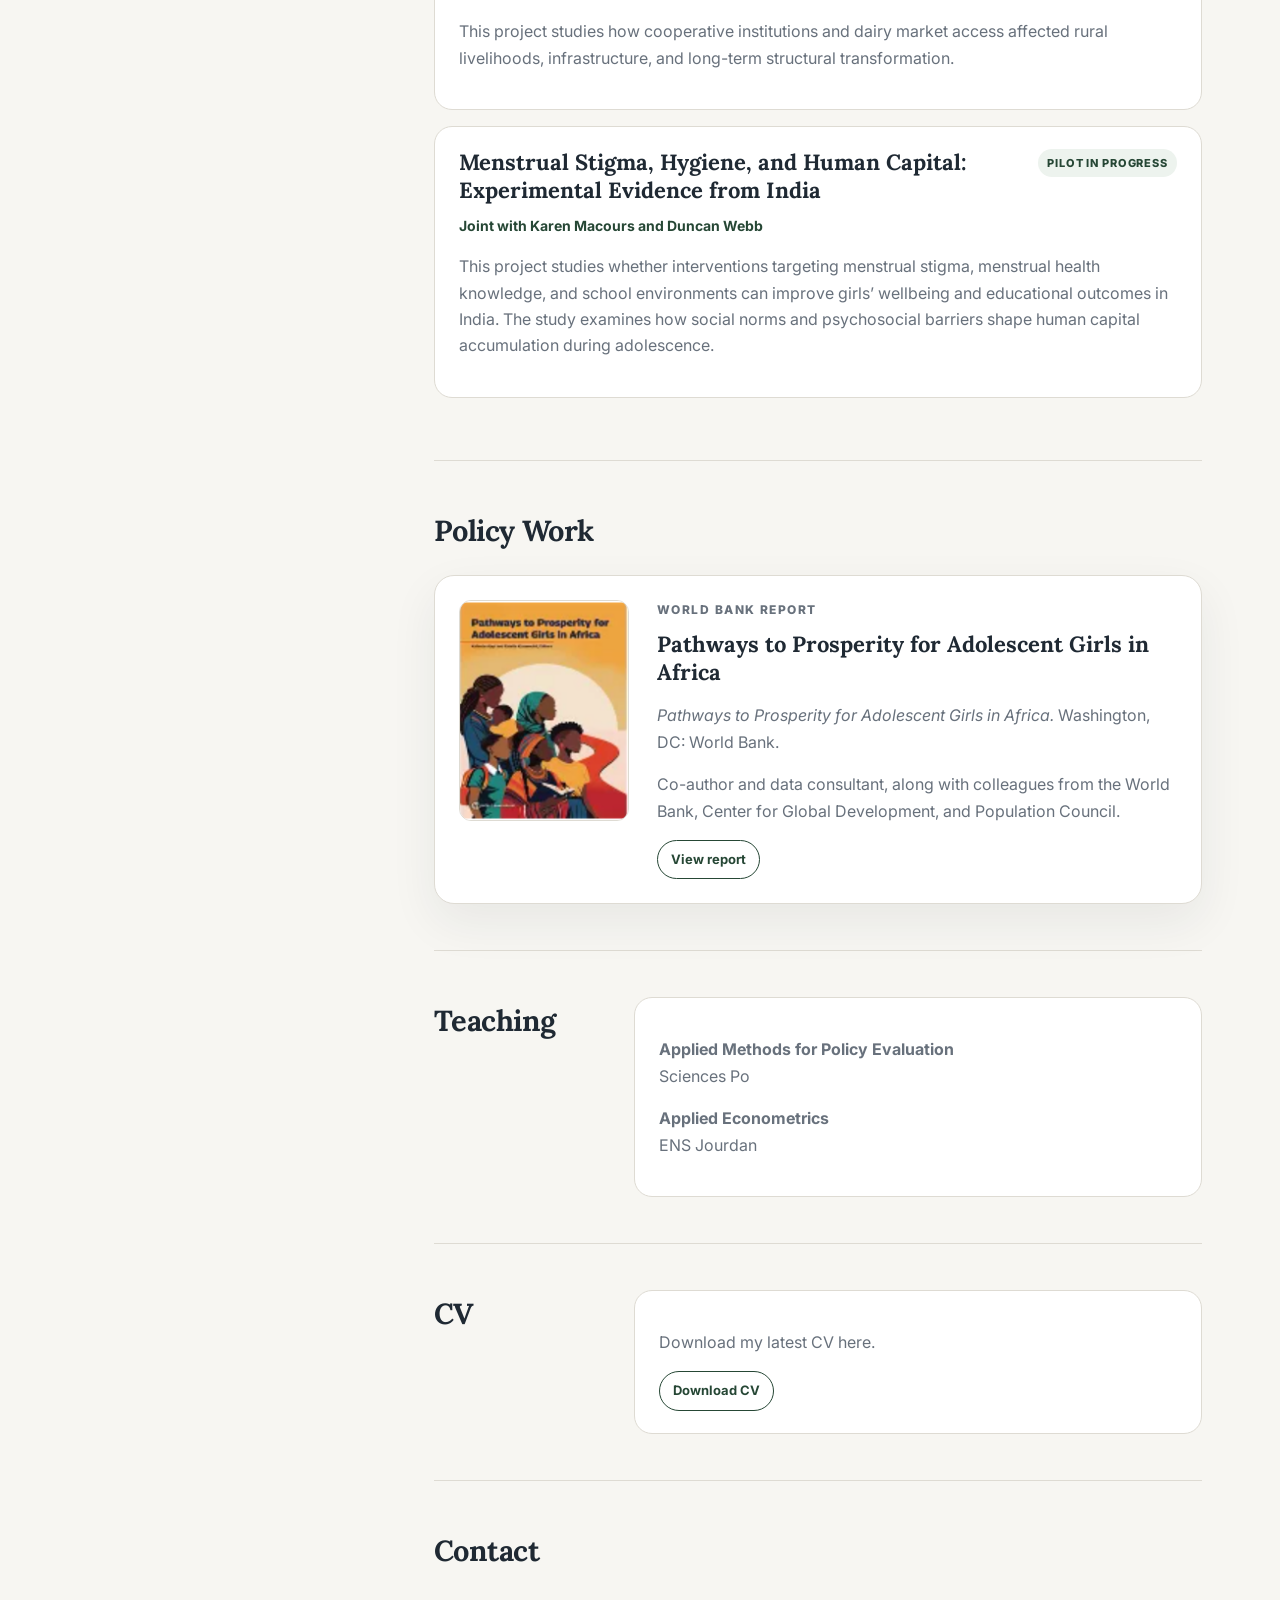
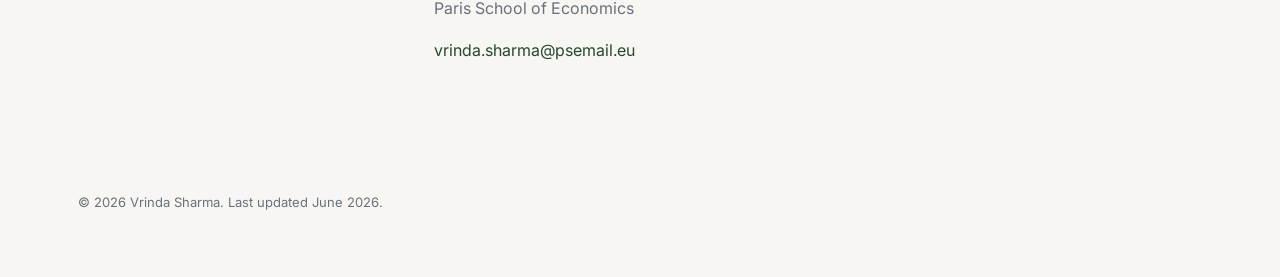
==== commit 34e2828b: "Update content in index.html Removed a heading and added a new sentence about VoxDev Lit." ====
--- a/index.html
+++ b/index.html
@@ -17,7 +17,7 @@
       <a href="#research">Research</a>
       <a href="#policy">Policy</a>
       <a href="#teaching">Teaching</a>
-      <a href="https://drive.google.com/uc?export=view&id=11P14cEu-W1CsJcw5OuPL7j5rhHir25ih" target="_blank">CV</a>
+<a href="cv.pdf" target="_blank">CV</a>      
       <a href="#contact">Contact</a>
     </nav>
   </header>
@@ -31,7 +31,7 @@
         <p class="affiliation">Paris School of Economics · Université Paris 1 Panthéon-Sorbonne</p>
         <div class="profile-links">
           <a href="mailto:vrinda.sharma@psemail.eu">Email</a>
-          <a href="https://drive.google.com/file/d/11P14cEu-W1CsJcw5OuPL7j5rhHir25ih/view?usp=sharing" target="_blank">CV</a>
+         <a href="cv.pdf" target="_blank">CV</a>
           <a href="#research">Research</a>
         </div>
       </div>
@@ -40,7 +40,6 @@
     <section class="content">
       <section class="hero">
         <p class="eyebrow">Development Economics · Environmental Economics</p>
-        <h2>Water, climate adaptation, and structural transformation.</h2>
         <p>
           I am a PhD candidate in Economics at the Paris School of Economics. My research studies how households in developing countries respond to water-related environmental risks, with a focus on climate adaptation, safe water adoption, agricultural livelihoods, and labor reallocation.
         </p>
@@ -50,10 +49,10 @@
         <h2 class="section-title">About</h2>
         <div class="text-block">
           <p>
-            My work combines household survey data, spatial environmental data, field experiments, and quasi-experimental methods. I am particularly interested in settings where households face both environmental constraints and institutional frictions that shape economic choices.
+            My work combines household survey data, spatial environmental data, field experiments, and quasi-experimental methods. 
           </p>
           <p>
-            My current projects study freshwater salinity in the Mekong Delta of Viet Nam, adoption of safe drinking water technologies in Gujarat, and the role of dairy cooperatives in rural structural transformation in India.
+            My current projects study freshwater salinity in the Mekong Delta of Viet Nam, adoption of safe drinking water technologies in Gujarat, and the role of dairy cooperatives in rural structural transformation in India. I am also currently working on a new VoxDev Lit on Drinking Water.
           </p>
           <p>
             Outside research, I enjoy reading about history and archaeology and attending Indian classical music concerts.
@@ -150,7 +149,7 @@
         </div>
         <div class="list-card">
           <p>Download my latest CV here.</p>
-          <a class="button" href="https://drive.google.com/file/d/11P14cEu-W1CsJcw5OuPL7j5rhHir25ih/view?usp=sharing" target="_blank">Download CV</a>
+<a class="button" href="cv.pdf" target="_blank">Download CV</a>       
         </div>
       </section>
 
